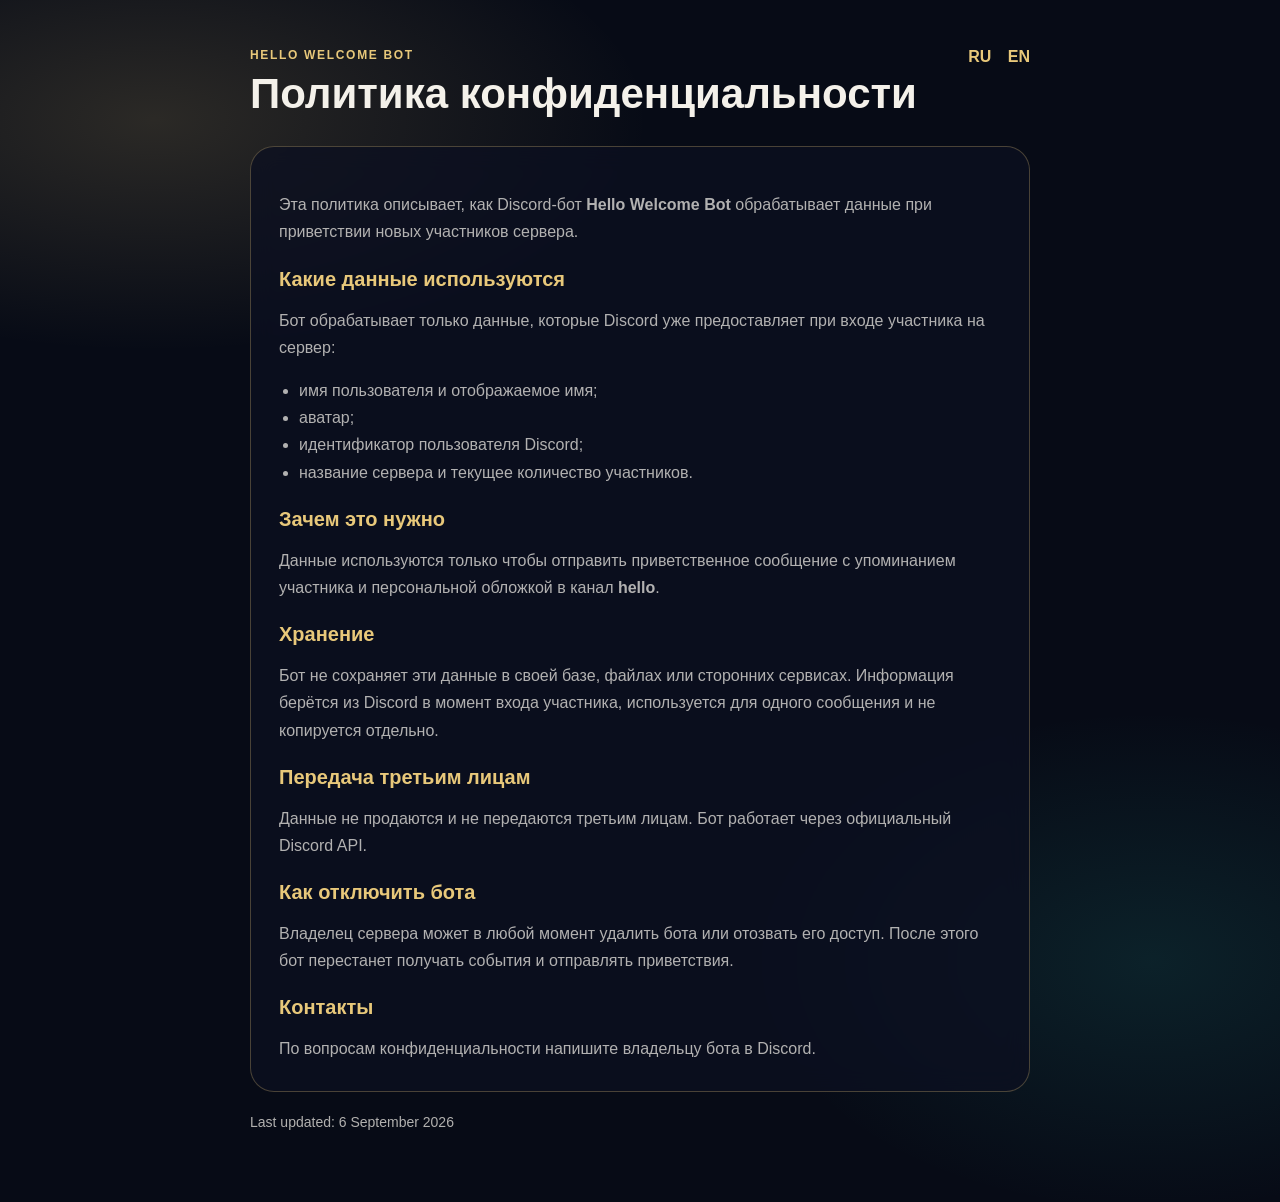
==== index.html @ 7d266678 "Add privacy policy page" ====
<!DOCTYPE html>
<html lang="ru">
<head>
  <meta charset="UTF-8" />
  <meta name="viewport" content="width=device-width, initial-scale=1" />
  <title>Privacy Policy — Hello Welcome Bot</title>
  <meta name="description" content="Privacy Policy for the Hello Welcome Discord bot." />
  <style>
    :root {
      --bg: #070b16;
      --card: rgba(12, 16, 32, 0.78);
      --gold: #e8c87a;
      --text: #f4f1ea;
      --muted: rgba(244, 241, 234, 0.72);
      --line: rgba(232, 200, 122, 0.28);
    }

    * { box-sizing: border-box; }

    body {
      margin: 0;
      min-height: 100vh;
      font-family: "Segoe UI", Arial, sans-serif;
      color: var(--text);
      background:
        radial-gradient(900px 420px at 12% 10%, rgba(232, 200, 122, 0.16), transparent 55%),
        radial-gradient(800px 500px at 90% 80%, rgba(46, 196, 182, 0.12), transparent 50%),
        var(--bg);
    }

    .wrap {
      max-width: 820px;
      margin: 0 auto;
      padding: 48px 20px 72px;
    }

    header {
      display: flex;
      justify-content: space-between;
      align-items: flex-start;
      gap: 16px;
      margin-bottom: 28px;
    }

    .badge {
      color: var(--gold);
      letter-spacing: 0.14em;
      font-size: 12px;
      font-weight: 700;
      text-transform: uppercase;
    }

    h1 {
      margin: 8px 0 0;
      font-size: clamp(28px, 5vw, 42px);
      line-height: 1.15;
    }

    .langs a {
      color: var(--gold);
      text-decoration: none;
      margin-left: 12px;
      font-weight: 600;
    }

    .card {
      background: var(--card);
      border: 1px solid var(--line);
      border-radius: 24px;
      padding: 28px 28px 12px;
      backdrop-filter: blur(12px);
    }

    h2 {
      margin: 22px 0 10px;
      font-size: 20px;
      color: var(--gold);
    }

    p, li {
      color: var(--muted);
      line-height: 1.7;
    }

    ul { padding-left: 20px; }

    footer {
      margin-top: 22px;
      color: var(--muted);
      font-size: 14px;
    }

    .lang { display: none; }
    .lang.active { display: block; }
  </style>
</head>
<body>
  <div class="wrap">
    <header>
      <div>
        <div class="badge">Hello Welcome Bot</div>
        <h1>Политика конфиденциальности</h1>
      </div>
      <nav class="langs">
        <a href="#ru" onclick="show('ru')">RU</a>
        <a href="#en" onclick="show('en')">EN</a>
      </nav>
    </header>

    <main class="card">
      <section id="ru" class="lang active">
        <p>Эта политика описывает, как Discord-бот <strong>Hello Welcome Bot</strong> обрабатывает данные при приветствии новых участников сервера.</p>

        <h2>Какие данные используются</h2>
        <p>Бот обрабатывает только данные, которые Discord уже предоставляет при входе участника на сервер:</p>
        <ul>
          <li>имя пользователя и отображаемое имя;</li>
          <li>аватар;</li>
          <li>идентификатор пользователя Discord;</li>
          <li>название сервера и текущее количество участников.</li>
        </ul>

        <h2>Зачем это нужно</h2>
        <p>Данные используются только чтобы отправить приветственное сообщение с упоминанием участника и персональной обложкой в канал <strong>hello</strong>.</p>

        <h2>Хранение</h2>
        <p>Бот не сохраняет эти данные в своей базе, файлах или сторонних сервисах. Информация берётся из Discord в момент входа участника, используется для одного сообщения и не копируется отдельно.</p>

        <h2>Передача третьим лицам</h2>
        <p>Данные не продаются и не передаются третьим лицам. Бот работает через официальный Discord API.</p>

        <h2>Как отключить бота</h2>
        <p>Владелец сервера может в любой момент удалить бота или отозвать его доступ. После этого бот перестанет получать события и отправлять приветствия.</p>

        <h2>Контакты</h2>
        <p>По вопросам конфиденциальности напишите владельцу бота в Discord.</p>
      </section>

      <section id="en" class="lang">
        <p>This policy explains how the Discord bot <strong>Hello Welcome Bot</strong> handles data when greeting new server members.</p>

        <h2>What data is used</h2>
        <p>The bot only processes data Discord already provides when a member joins:</p>
        <ul>
          <li>username and display name;</li>
          <li>avatar;</li>
          <li>Discord user ID;</li>
          <li>server name and current member count.</li>
        </ul>

        <h2>Why we use it</h2>
        <p>This data is used only to send a welcome message that mentions the new member and shows a personalized cover image in the <strong>hello</strong> channel.</p>

        <h2>Storage</h2>
        <p>The bot does not store this data in a database, files, or third-party services. It is read from Discord at join time, used for one message, and not copied elsewhere.</p>

        <h2>Third parties</h2>
        <p>We do not sell or share this data with third parties. The bot operates through the official Discord API.</p>

        <h2>How to disable the bot</h2>
        <p>A server owner can remove the bot or revoke access at any time. After that, it will stop receiving events and sending welcome messages.</p>

        <h2>Contact</h2>
        <p>For privacy questions, contact the bot owner on Discord.</p>
      </section>
    </main>

    <footer>Last updated: 6 September 2026</footer>
  </div>

  <script>
    function show(lang) {
      document.querySelectorAll(".lang").forEach((el) => el.classList.remove("active"));
      document.getElementById(lang).classList.add("active");
      document.documentElement.lang = lang;
      document.querySelector("h1").textContent =
        lang === "en" ? "Privacy Policy" : "Политика конфиденциальности";
    }

    if (location.hash === "#en") show("en");
  </script>
</body>
</html>
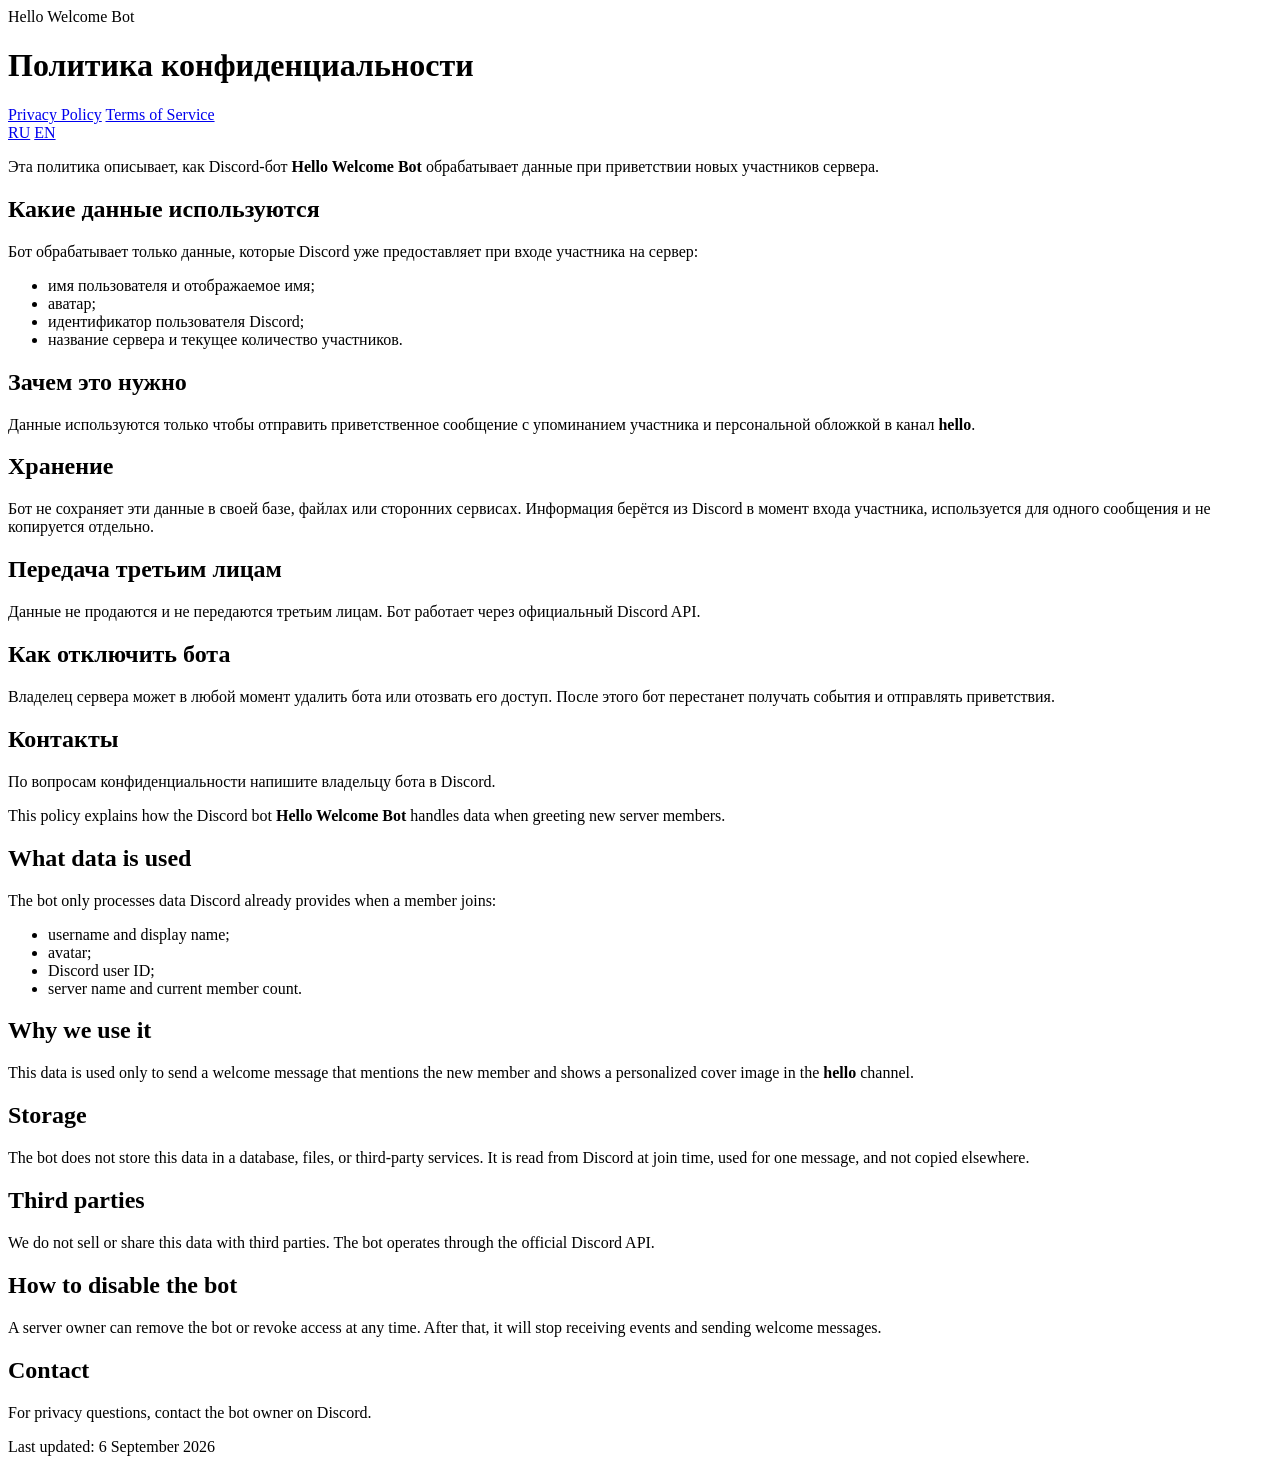
==== commit 5e2458b6: "Update privacy policy with terms link" ====
--- a/index.html
+++ b/index.html
@@ -5,94 +5,7 @@
   <meta name="viewport" content="width=device-width, initial-scale=1" />
   <title>Privacy Policy — Hello Welcome Bot</title>
   <meta name="description" content="Privacy Policy for the Hello Welcome Discord bot." />
-  <style>
-    :root {
-      --bg: #070b16;
-      --card: rgba(12, 16, 32, 0.78);
-      --gold: #e8c87a;
-      --text: #f4f1ea;
-      --muted: rgba(244, 241, 234, 0.72);
-      --line: rgba(232, 200, 122, 0.28);
-    }
-
-    * { box-sizing: border-box; }
-
-    body {
-      margin: 0;
-      min-height: 100vh;
-      font-family: "Segoe UI", Arial, sans-serif;
-      color: var(--text);
-      background:
-        radial-gradient(900px 420px at 12% 10%, rgba(232, 200, 122, 0.16), transparent 55%),
-        radial-gradient(800px 500px at 90% 80%, rgba(46, 196, 182, 0.12), transparent 50%),
-        var(--bg);
-    }
-
-    .wrap {
-      max-width: 820px;
-      margin: 0 auto;
-      padding: 48px 20px 72px;
-    }
-
-    header {
-      display: flex;
-      justify-content: space-between;
-      align-items: flex-start;
-      gap: 16px;
-      margin-bottom: 28px;
-    }
-
-    .badge {
-      color: var(--gold);
-      letter-spacing: 0.14em;
-      font-size: 12px;
-      font-weight: 700;
-      text-transform: uppercase;
-    }
-
-    h1 {
-      margin: 8px 0 0;
-      font-size: clamp(28px, 5vw, 42px);
-      line-height: 1.15;
-    }
-
-    .langs a {
-      color: var(--gold);
-      text-decoration: none;
-      margin-left: 12px;
-      font-weight: 600;
-    }
-
-    .card {
-      background: var(--card);
-      border: 1px solid var(--line);
-      border-radius: 24px;
-      padding: 28px 28px 12px;
-      backdrop-filter: blur(12px);
-    }
-
-    h2 {
-      margin: 22px 0 10px;
-      font-size: 20px;
-      color: var(--gold);
-    }
-
-    p, li {
-      color: var(--muted);
-      line-height: 1.7;
-    }
-
-    ul { padding-left: 20px; }
-
-    footer {
-      margin-top: 22px;
-      color: var(--muted);
-      font-size: 14px;
-    }
-
-    .lang { display: none; }
-    .lang.active { display: block; }
-  </style>
+  <link rel="stylesheet" href="styles.css" />
 </head>
 <body>
   <div class="wrap">
@@ -100,6 +13,10 @@
       <div>
         <div class="badge">Hello Welcome Bot</div>
         <h1>Политика конфиденциальности</h1>
+        <nav class="site-nav">
+          <a class="active" href="index.html">Privacy Policy</a>
+          <a href="terms.html">Terms of Service</a>
+        </nav>
       </div>
       <nav class="langs">
         <a href="#ru" onclick="show('ru')">RU</a>
